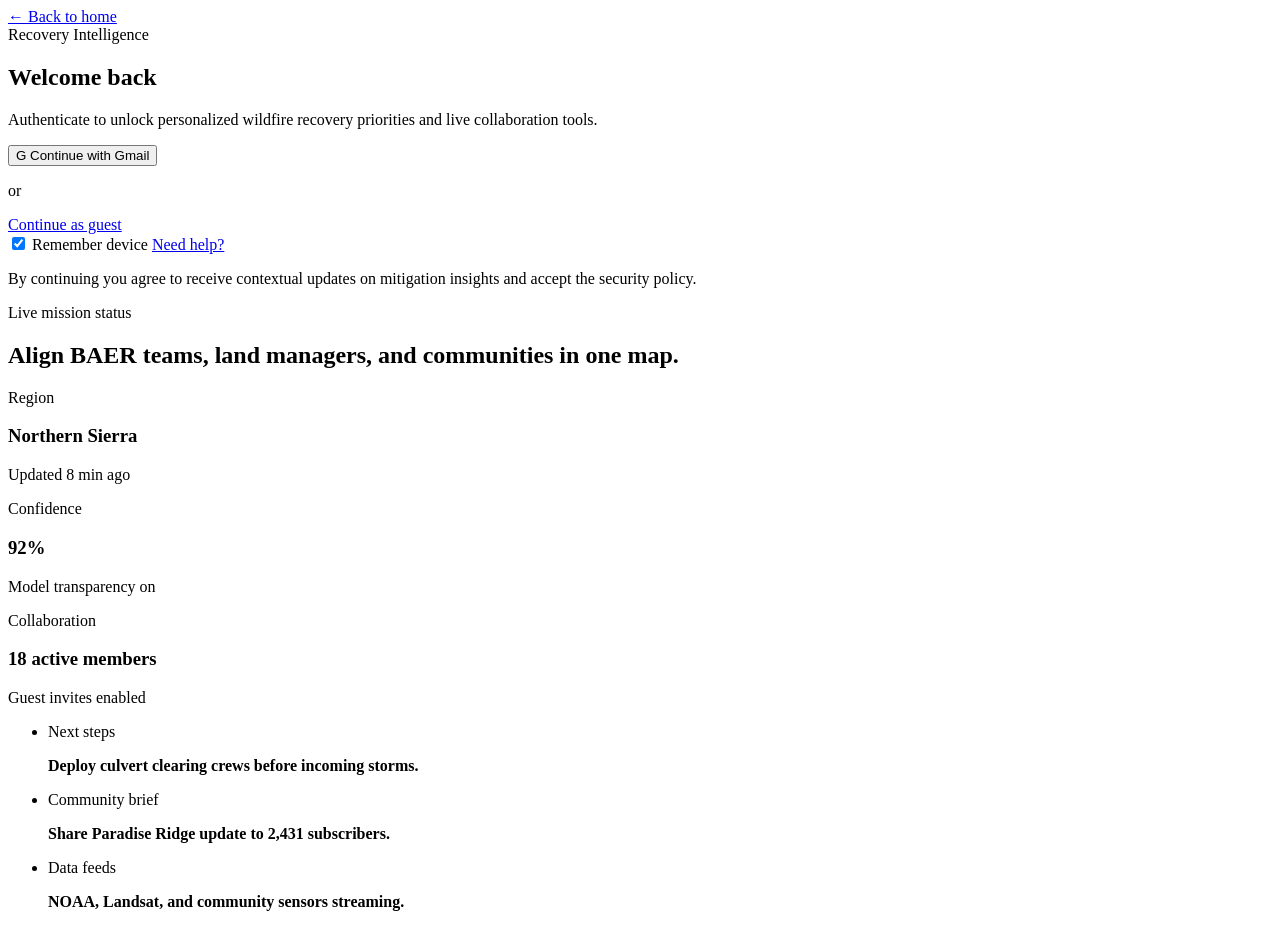
==== login.html @ 1cc75e4a "Create login.html" ====
<!DOCTYPE html>
<html lang="en">
  <head>
    <meta charset="UTF-8" />
    <meta name="viewport" content="width=device-width, initial-scale=1.0" />
    <title>Sign in | TerraNova</title>
    <link rel="preconnect" href="https://fonts.googleapis.com" />
    <link rel="preconnect" href="https://fonts.gstatic.com" crossorigin />
    <link
      href="https://fonts.googleapis.com/css2?family=Space+Grotesk:wght@400;500;600&display=swap"
      rel="stylesheet"
    />
    <link rel="stylesheet" href="styles/login.css" />
  </head>
  <body>
    <main class="login-shell">
      <div class="noise"></div>
      <section class="login-card">
        <a class="back-link" href="index.html">← Back to home</a>
        <div class="badge">Recovery Intelligence</div>
        <h1>Welcome back</h1>
        <p class="subtitle">
          Authenticate to unlock personalized wildfire recovery priorities and live collaboration tools.
        </p>
        <button class="btn gmail" id="gmailLogin">
          <span class="gmail-icon" aria-hidden="true">G</span>
          Continue with Gmail
        </button>
        <div class="divider">
          <span></span>
          <p>or</p>
          <span></span>
        </div>
        <a class="btn outline" href="map.html">Continue as guest</a>
        <div class="form-meta">
          <label class="checkbox">
            <input type="checkbox" checked />
            <span>Remember device</span>
          </label>
          <a href="#">Need help?</a>
        </div>
        <p class="disclaimer">
          By continuing you agree to receive contextual updates on mitigation insights and accept the security policy.
        </p>
      </section>
      <section class="login-preview" aria-hidden="true">
        <div class="preview-header">
          <p class="eyebrow">Live mission status</p>
          <h2>Align BAER teams, land managers, and communities in one map.</h2>
        </div>
        <div class="preview-grid">
          <article>
            <p class="label">Region</p>
            <h3>Northern Sierra</h3>
            <p class="muted">Updated 8 min ago</p>
          </article>
          <article>
            <p class="label">Confidence</p>
            <h3>92%</h3>
            <p class="muted">Model transparency on</p>
          </article>
          <article>
            <p class="label">Collaboration</p>
            <h3>18 active members</h3>
            <p class="muted">Guest invites enabled</p>
          </article>
        </div>
        <ul class="preview-list">
          <li>
            <p class="label">Next steps</p>
            <strong>Deploy culvert clearing crews before incoming storms.</strong>
          </li>
          <li>
            <p class="label">Community brief</p>
            <strong>Share Paradise Ridge update to 2,431 subscribers.</strong>
          </li>
          <li>
            <p class="label">Data feeds</p>
            <strong>NOAA, Landsat, and community sensors streaming.</strong>
          </li>
        </ul>
      </section>
    </main>
    <script>
      const gmailBtn = document.getElementById('gmailLogin');
      gmailBtn.addEventListener('click', () => {
        gmailBtn.classList.add('loading');
        gmailBtn.textContent = 'Connecting to Gmail…';
        setTimeout(() => {
          window.location.href = 'map.html';
        }, 1200);
      });
    </script>
  </body>
</html>
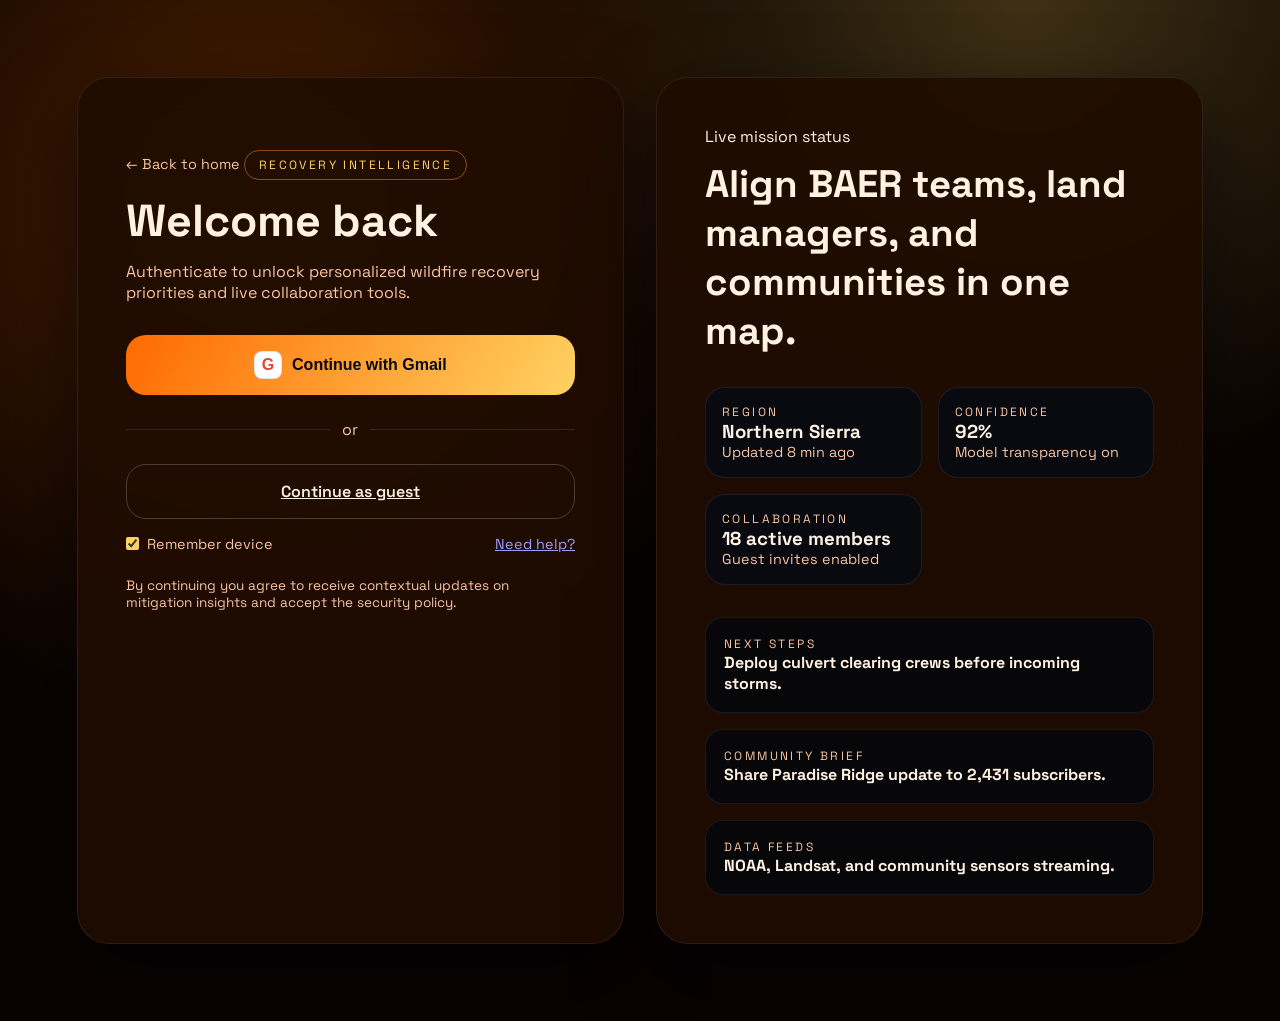
==== commit 6a272600: "Update login.html" ====
--- a/login.html
+++ b/login.html
@@ -3,6 +3,7 @@
   <head>
     <meta charset="UTF-8" />
     <meta name="viewport" content="width=device-width, initial-scale=1.0" />
+    <meta name="google-client-id" content="236349875388-l926jrpgekh544jt7ub4m98dukgtrrqh.apps.googleusercontent.com" />
     <title>Sign in | TerraNova</title>
     <link rel="preconnect" href="https://fonts.googleapis.com" />
     <link rel="preconnect" href="https://fonts.gstatic.com" crossorigin />
@@ -22,7 +23,7 @@
         <p class="subtitle">
           Authenticate to unlock personalized wildfire recovery priorities and live collaboration tools.
         </p>
-        <button class="btn gmail" id="gmailLogin">
+        <button class="btn gmail" id="gmailLogin" data-google-client-id="">
           <span class="gmail-icon" aria-hidden="true">G</span>
           Continue with Gmail
         </button>
@@ -31,7 +32,7 @@
           <p>or</p>
           <span></span>
         </div>
-        <a class="btn outline" href="map.html">Continue as guest</a>
+        <a class="btn outline" href="map.html" data-guest-login>Continue as guest</a>
         <div class="form-meta">
           <label class="checkbox">
             <input type="checkbox" checked />
@@ -81,15 +82,6 @@
         </ul>
       </section>
     </main>
-    <script>
-      const gmailBtn = document.getElementById('gmailLogin');
-      gmailBtn.addEventListener('click', () => {
-        gmailBtn.classList.add('loading');
-        gmailBtn.textContent = 'Connecting to Gmail…';
-        setTimeout(() => {
-          window.location.href = 'map.html';
-        }, 1200);
-      });
-    </script>
+    <script src="scripts/login.js"></script>
   </body>
 </html>
--- a/styles/login.css
+++ b/styles/login.css
@@ -0,0 +1,216 @@
+:root {
+  color-scheme: dark;
+  --bg: #090300;
+  --card: rgba(32, 12, 2, 0.92);
+  --accent: #ff6a00;
+  --accent-secondary: #ffd262;
+  --border: rgba(255, 142, 45, 0.5);
+  --text: #fff2e2;
+  --muted: #f7c5a3;
+  font-family: 'Space Grotesk', system-ui, sans-serif;
+}
+
+* {
+  box-sizing: border-box;
+  margin: 0;
+  padding: 0;
+}
+
+body {
+  min-height: 100vh;
+  background: radial-gradient(circle at 20% 20%, rgba(255, 106, 0, 0.28), transparent 40%),
+    radial-gradient(circle at 80% 0%, rgba(255, 210, 98, 0.22), transparent 35%),
+    var(--bg);
+  color: var(--text);
+}
+
+.login-shell {
+  position: relative;
+  min-height: 100vh;
+  display: grid;
+  grid-template-columns: repeat(auto-fit, minmax(280px, 1fr));
+  gap: 32px;
+  padding: clamp(24px, 6vw, 80px);
+}
+
+.noise {
+  position: absolute;
+  inset: 0;
+  background-image: url('data:image/svg+xml,%3Csvg xmlns="http://www.w3.org/2000/svg" width="200" height="200" viewBox="0 0 200 200"%3E%3Crect width="1" height="1" fill="rgba(255,255,255,0.03)"/%3E%3C/svg%3E');
+  opacity: 0.6;
+  pointer-events: none;
+}
+
+.login-card,
+.login-preview {
+  position: relative;
+  border-radius: 32px;
+  padding: clamp(24px, 4vw, 48px);
+  border: 1px solid rgba(255, 255, 255, 0.08);
+  background: var(--card);
+  backdrop-filter: blur(18px);
+  box-shadow: 0 30px 80px rgba(1, 2, 8, 0.6);
+}
+
+.back-link {
+  font-size: 0.9rem;
+  color: var(--muted);
+  text-decoration: none;
+}
+
+.badge {
+  display: inline-flex;
+  padding: 6px 14px;
+  border-radius: 999px;
+  border: 1px solid var(--border);
+  color: var(--accent-secondary);
+  font-size: 0.75rem;
+  letter-spacing: 0.2em;
+  text-transform: uppercase;
+  margin: 24px 0 12px;
+}
+
+h1 {
+  font-size: clamp(2rem, 4vw, 2.8rem);
+  margin-bottom: 12px;
+}
+
+.subtitle {
+  color: var(--muted);
+  margin-bottom: 32px;
+}
+
+.btn {
+  width: 100%;
+  border: none;
+  border-radius: 20px;
+  padding: 16px;
+  font-size: 1rem;
+  font-weight: 600;
+  cursor: pointer;
+}
+
+.btn.gmail {
+  display: inline-flex;
+  align-items: center;
+  justify-content: center;
+  gap: 10px;
+  background: linear-gradient(120deg, var(--accent), var(--accent-secondary));
+  color: #050814;
+}
+
+.btn.outline {
+  display: inline-flex;
+  align-items: center;
+  justify-content: center;
+  gap: 10px;
+  border: 1px solid rgba(255, 255, 255, 0.2);
+  background: transparent;
+  color: var(--text);
+}
+
+.gmail-icon {
+  width: 28px;
+  height: 28px;
+  border-radius: 8px;
+  border: 1px solid rgba(0, 0, 0, 0.1);
+  background: #fff;
+  color: #e94235;
+  display: grid;
+  place-items: center;
+  font-weight: 700;
+}
+
+.loading {
+  opacity: 0.7;
+  pointer-events: none;
+}
+
+.divider {
+  display: flex;
+  align-items: center;
+  gap: 12px;
+  margin: 24px 0;
+  color: var(--muted);
+}
+
+.divider span {
+  flex: 1;
+  height: 1px;
+  background: rgba(255, 255, 255, 0.1);
+}
+
+.form-meta {
+  margin-top: 16px;
+  display: flex;
+  align-items: center;
+  justify-content: space-between;
+  color: var(--muted);
+  font-size: 0.9rem;
+}
+
+.checkbox {
+  display: flex;
+  align-items: center;
+  gap: 8px;
+}
+
+.checkbox input {
+  accent-color: var(--accent-secondary);
+}
+
+.disclaimer {
+  margin-top: 24px;
+  font-size: 0.85rem;
+  color: var(--muted);
+}
+
+.login-preview .preview-header h2 {
+  font-size: clamp(1.5rem, 3vw, 2.4rem);
+  margin-top: 12px;
+}
+
+.preview-grid {
+  display: grid;
+  grid-template-columns: repeat(auto-fit, minmax(160px, 1fr));
+  gap: 16px;
+  margin: 32px 0;
+}
+
+.preview-grid article {
+  padding: 16px;
+  border-radius: 20px;
+  border: 1px solid rgba(255, 255, 255, 0.08);
+  background: rgba(6, 9, 20, 0.8);
+}
+
+.label {
+  font-size: 0.75rem;
+  letter-spacing: 0.2em;
+  text-transform: uppercase;
+  color: var(--muted);
+}
+
+.muted {
+  color: var(--muted);
+  font-size: 0.9rem;
+}
+
+.preview-list {
+  list-style: none;
+  display: grid;
+  gap: 16px;
+}
+
+.preview-list li {
+  padding: 18px;
+  border-radius: 18px;
+  border: 1px solid rgba(255, 255, 255, 0.08);
+  background: rgba(3, 5, 12, 0.8);
+}
+
+@media (max-width: 720px) {
+  .login-shell {
+    grid-template-columns: 1fr;
+  }
+}
